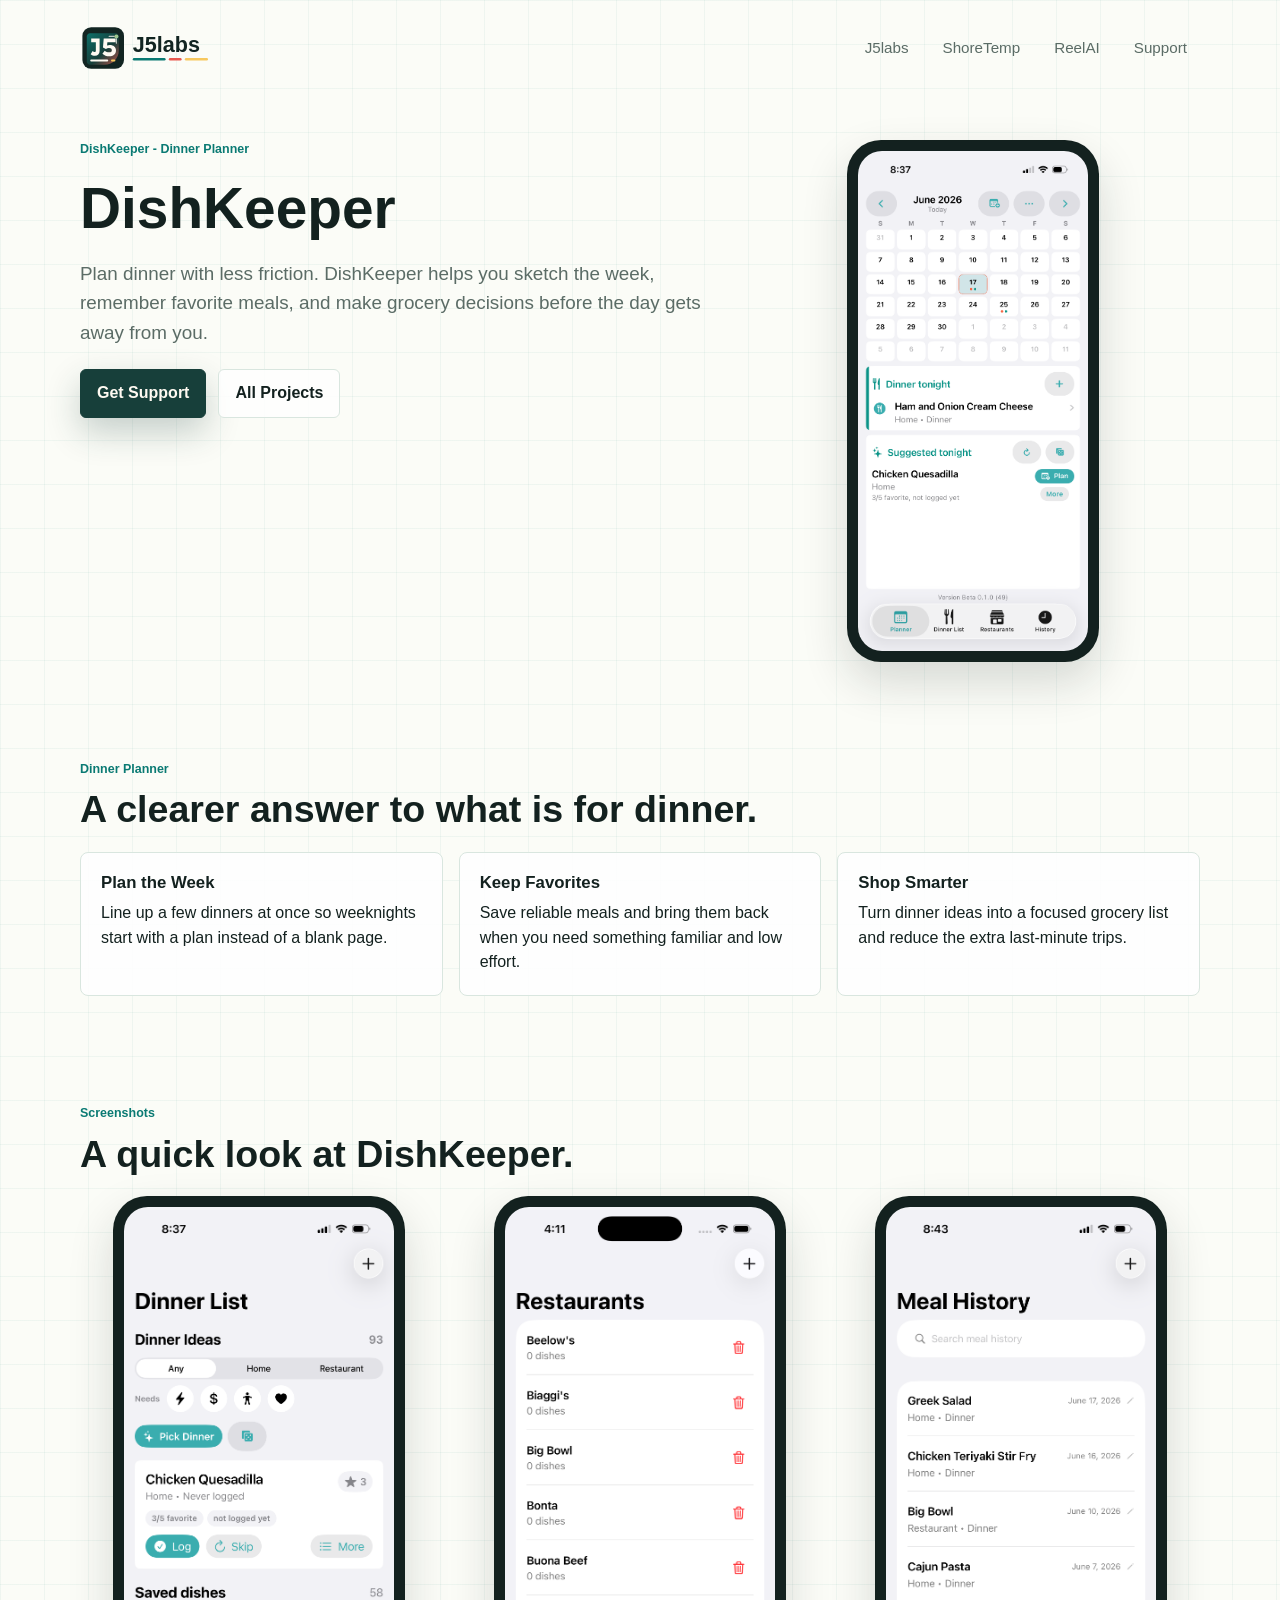
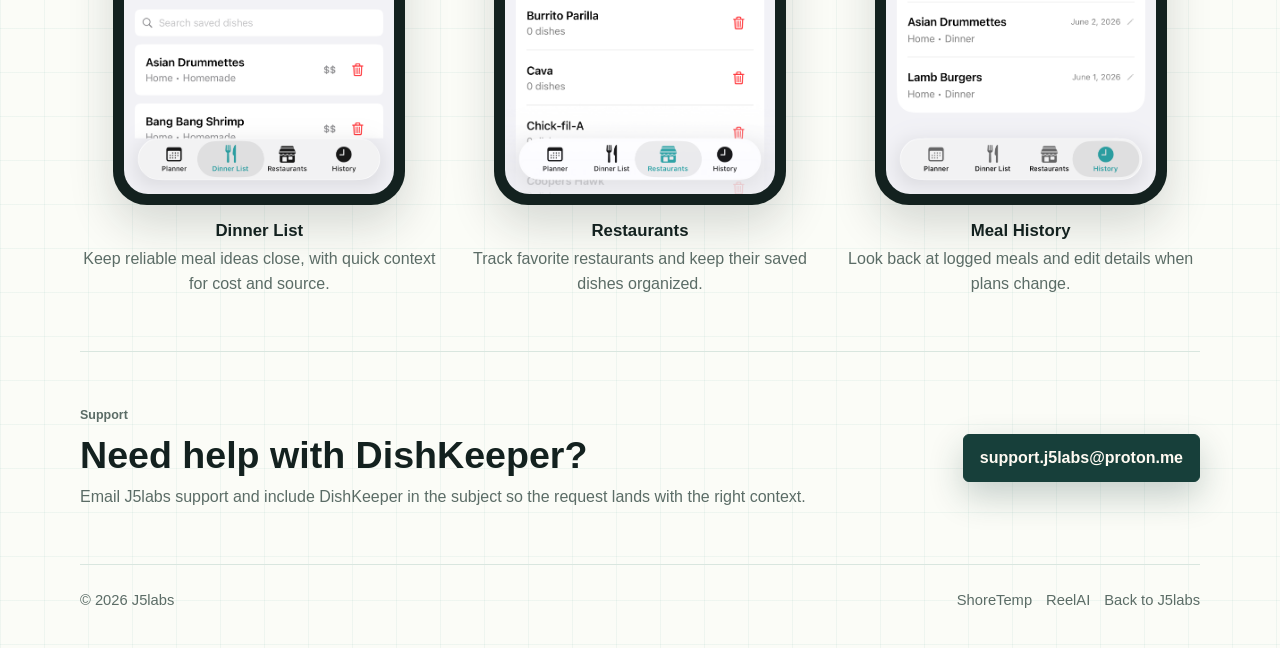
==== dishkeeper/index.html @ 49af0e1c "DishKeeper Screenshot updates again" ====
<!doctype html>
<html lang="en">
<head>
  <meta charset="utf-8">
  <meta name="viewport" content="width=device-width, initial-scale=1">
  <title>DishKeeper - Dinner Planner | J5labs</title>
  <meta name="description" content="DishKeeper - Dinner Planner helps plan calmer weeknight dinners and simple grocery decisions.">
  <link rel="icon" href="../assets/j5labs-mark.svg" type="image/svg+xml">
  <link rel="stylesheet" href="../styles.css?v=20260617-dishkeeper-rename">
</head>
<body>
  <header class="site-header">
    <a class="brand" href="../index.html" aria-label="J5labs home">
      <img src="../assets/j5labs-logo.svg" width="168" height="48" alt="J5labs">
    </a>
    <nav class="nav-links" aria-label="Primary navigation">
      <a href="../index.html">J5labs</a>
      <a href="../shoretemp/index.html">ShoreTemp</a>
      <a href="../reelai/index.html">ReelAI</a>
      <a href="#support">Support</a>
    </nav>
  </header>

  <main>
    <section class="hero product-hero meal-hero" aria-labelledby="dishkeeper-title">
      <div class="hero-content">
        <p class="eyebrow">DishKeeper - Dinner Planner</p>
        <h1 id="dishkeeper-title">DishKeeper</h1>
        <p class="lead">Plan dinner with less friction. DishKeeper helps you sketch the week, remember favorite meals, and make grocery decisions before the day gets away from you.</p>
        <div class="hero-actions">
          <a class="button primary" href="mailto:support.j5labs@proton.me?subject=DishKeeper%20Support">Get Support</a>
          <a class="button secondary" href="../index.html#projects">All Projects</a>
        </div>
      </div>

      <aside class="meal-hero-shot" aria-label="DishKeeper planner screenshot preview">
        <div class="screenshot-frame phone-frame">
          <img src="../assets/dishkeeper/home.png?v=20260617-screenshots-2" width="1206" height="2622" alt="DishKeeper planner screen with the June calendar, dinner tonight card, and suggested meal panel.">
        </div>
      </aside>
    </section>

    <section class="band" aria-labelledby="planner-title">
      <div class="section-heading">
        <p class="eyebrow">Dinner Planner</p>
        <h2 id="planner-title">A clearer answer to what is for dinner.</h2>
      </div>
      <div class="support-grid">
        <article class="support-item">
          <h3>Plan the Week</h3>
          <p>Line up a few dinners at once so weeknights start with a plan instead of a blank page.</p>
        </article>
        <article class="support-item">
          <h3>Keep Favorites</h3>
          <p>Save reliable meals and bring them back when you need something familiar and low effort.</p>
        </article>
        <article class="support-item">
          <h3>Shop Smarter</h3>
          <p>Turn dinner ideas into a focused grocery list and reduce the extra last-minute trips.</p>
        </article>
      </div>
    </section>

    <section class="band" aria-labelledby="screenshots-title">
      <div class="section-heading">
        <p class="eyebrow">Screenshots</p>
        <h2 id="screenshots-title">A quick look at DishKeeper.</h2>
      </div>
      <div class="screenshot-grid dishkeeper-screenshot-grid">
        <figure class="phone-shot">
          <div class="screenshot-frame phone-frame">
            <img src="../assets/dishkeeper/dinner-list.png?v=20260617-screenshots-2" width="1206" height="2622" alt="DishKeeper dinner list screen with dinner idea filters, a suggested dinner card, and saved dishes.">
          </div>
          <figcaption class="shot-caption">
            <h3>Dinner List</h3>
            <p>Keep reliable meal ideas close, with quick context for cost and source.</p>
          </figcaption>
        </figure>

        <figure class="phone-shot">
          <div class="screenshot-frame phone-frame">
            <img src="../assets/dishkeeper/restaurants.png?v=20260617-screenshots-2" width="1206" height="2622" alt="DishKeeper restaurants screen showing saved restaurants and dish counts.">
          </div>
          <figcaption class="shot-caption">
            <h3>Restaurants</h3>
            <p>Track favorite restaurants and keep their saved dishes organized.</p>
          </figcaption>
        </figure>

        <figure class="phone-shot">
          <div class="screenshot-frame phone-frame">
            <img src="../assets/dishkeeper/meal-history.png?v=20260617-history-update" width="1206" height="2622" alt="DishKeeper meal history screen with search and logged meals organized by date.">
          </div>
          <figcaption class="shot-caption">
            <h3>Meal History</h3>
            <p>Look back at logged meals and edit details when plans change.</p>
          </figcaption>
        </figure>
      </div>
    </section>

    <section class="band contact-band" id="support" aria-labelledby="dishkeeper-support-title">
      <div>
        <p class="eyebrow">Support</p>
        <h2 id="dishkeeper-support-title">Need help with DishKeeper?</h2>
        <p>Email J5labs support and include DishKeeper in the subject so the request lands with the right context.</p>
      </div>
      <div class="contact-actions">
        <a class="button primary" href="mailto:support.j5labs@proton.me?subject=DishKeeper%20Support">support.j5labs@proton.me</a>
      </div>
    </section>
  </main>

  <footer class="site-footer">
    <span>&copy; 2026 J5labs</span>
    <span class="footer-links">
      <a href="../shoretemp/index.html">ShoreTemp</a>
      <a href="../reelai/index.html">ReelAI</a>
      <a href="../index.html">Back to J5labs</a>
    </span>
  </footer>
</body>
</html>
---- styles.css ----
:root {
  color-scheme: light;
  --ink: #13211f;
  --muted: #5b6c66;
  --paper: #fbfcf7;
  --surface: #ffffff;
  --surface-soft: #eef7f3;
  --line: #d9e6df;
  --teal: #0a7a73;
  --teal-dark: #173f3a;
  --mint: #53c6b8;
  --coral: #e9594f;
  --gold: #f2b84b;
  --shadow: 0 22px 60px rgba(19, 33, 31, 0.12);
}

* {
  box-sizing: border-box;
}

html {
  scroll-behavior: smooth;
}

body {
  margin: 0;
  min-height: 100vh;
  color: var(--ink);
  background:
    linear-gradient(rgba(10, 122, 115, 0.05) 1px, transparent 1px),
    linear-gradient(90deg, rgba(10, 122, 115, 0.05) 1px, transparent 1px),
    var(--paper);
  background-size: 44px 44px, 44px 44px, auto;
  font: 16px/1.55 Inter, Avenir Next, Segoe UI, Roboto, Helvetica, Arial, sans-serif;
  letter-spacing: 0;
}

img,
svg {
  display: block;
  max-width: 100%;
}

a {
  color: inherit;
  text-decoration: none;
}

p,
h1,
h2,
h3 {
  margin: 0;
}

.site-header,
.hero,
.band,
.site-footer,
.policy-wrap {
  width: min(1120px, calc(100% - 40px));
  margin: 0 auto;
}

.site-header {
  display: flex;
  align-items: center;
  justify-content: space-between;
  gap: 24px;
  padding: 24px 0 18px;
}

.brand {
  display: inline-flex;
  align-items: center;
  gap: 12px;
}

.brand img {
  width: 168px;
  height: auto;
}

.nav-links {
  display: flex;
  align-items: center;
  gap: 8px;
  color: var(--muted);
  font-size: 0.95rem;
}

.nav-links a {
  border: 1px solid transparent;
  border-radius: 6px;
  padding: 9px 12px;
}

.nav-links a:hover,
.nav-links a:focus-visible {
  border-color: var(--line);
  color: var(--ink);
  background: rgba(255, 255, 255, 0.8);
  outline: none;
}

.hero {
  display: grid;
  grid-template-columns: minmax(0, 1.04fr) minmax(320px, 0.96fr);
  gap: 44px;
  align-items: center;
  padding: 76px 0 60px;
}

.hero-content {
  display: grid;
  gap: 22px;
}

.eyebrow {
  color: var(--teal);
  font-weight: 800;
  font-size: 0.78rem;
}

h1 {
  max-width: 780px;
  font-size: 4.25rem;
  line-height: 0.98;
  font-weight: 850;
}

h2 {
  max-width: 720px;
  font-size: 2.35rem;
  line-height: 1.08;
}

h3 {
  font-size: 1.5rem;
  line-height: 1.18;
}

.lead {
  max-width: 650px;
  color: var(--muted);
  font-size: 1.18rem;
}

.hero-actions,
.contact-actions {
  display: flex;
  flex-wrap: wrap;
  gap: 12px;
  align-items: center;
}

.button {
  display: inline-flex;
  align-items: center;
  justify-content: center;
  min-height: 44px;
  border-radius: 6px;
  border: 1px solid var(--line);
  padding: 11px 16px;
  font-weight: 750;
  transition: transform 160ms ease, box-shadow 160ms ease, background 160ms ease;
}

.button:hover,
.button:focus-visible {
  transform: translateY(-2px);
  outline: none;
}

.button.primary {
  color: #fffaf2;
  border-color: var(--teal-dark);
  background: var(--teal-dark);
  box-shadow: 0 14px 34px rgba(23, 63, 58, 0.24);
}

.store-button {
  gap: 11px;
  min-height: 62px;
  border-color: #101818;
  padding: 11px 20px 11px 13px;
  background:
    linear-gradient(135deg, #101818 0%, #173f3a 48%, #0a7a73 100%);
  box-shadow: 0 18px 40px rgba(10, 122, 115, 0.28);
}

.store-button:hover,
.store-button:focus-visible {
  box-shadow: 0 22px 46px rgba(10, 122, 115, 0.34);
}

.button-icon {
  flex: 0 0 auto;
  width: 38px;
  height: 38px;
}

.store-copy {
  display: grid;
  gap: 1px;
  text-align: left;
  line-height: 1;
}

.store-kicker {
  font-size: 0.74rem;
  font-weight: 750;
  opacity: 0.86;
}

.store-label {
  font-size: 1.18rem;
  font-weight: 850;
}

.shore-actions {
  display: grid;
  justify-items: start;
  gap: 14px;
}

.secondary-actions {
  display: flex;
  flex-wrap: wrap;
  gap: 12px;
}

.button.secondary {
  background: rgba(255, 255, 255, 0.82);
}

.button.secondary:hover,
.button.secondary:focus-visible {
  background: #ffffff;
  box-shadow: 0 12px 30px rgba(19, 33, 31, 0.1);
}

.signal-board,
.water-board {
  position: relative;
  overflow: hidden;
  border: 1px solid rgba(19, 33, 31, 0.12);
  border-radius: 8px;
  background:
    linear-gradient(135deg, rgba(255, 255, 255, 0.92), rgba(238, 247, 243, 0.88)),
    var(--surface);
  box-shadow: var(--shadow);
}

.signal-board::before,
.water-board::before {
  content: "";
  position: absolute;
  inset: 0;
  pointer-events: none;
  background:
    linear-gradient(90deg, rgba(10, 122, 115, 0.09) 1px, transparent 1px),
    linear-gradient(rgba(10, 122, 115, 0.08) 1px, transparent 1px);
  background-size: 28px 28px;
  -webkit-mask-image: linear-gradient(to bottom, #000, transparent 82%);
  mask-image: linear-gradient(to bottom, #000, transparent 82%);
}

.board-inner {
  position: relative;
  display: grid;
  gap: 22px;
  padding: 24px;
}

.board-header,
.temp-header {
  display: flex;
  align-items: center;
  justify-content: space-between;
  gap: 14px;
  color: var(--muted);
  font-size: 0.92rem;
  font-weight: 750;
}

.status-dot {
  width: 11px;
  height: 11px;
  border-radius: 999px;
  background: var(--mint);
  box-shadow: 0 0 0 6px rgba(83, 198, 184, 0.18);
}

.monogram-strip {
  display: grid;
  grid-template-columns: repeat(5, 1fr);
  gap: 8px;
}

.monogram-strip span {
  display: block;
  height: 54px;
  border: 1px solid rgba(19, 33, 31, 0.12);
  border-radius: 6px;
  background: #ffffff;
}

.monogram-strip span:nth-child(1) {
  background: var(--teal-dark);
}

.monogram-strip span:nth-child(2) {
  background: var(--teal);
}

.monogram-strip span:nth-child(3) {
  background: var(--gold);
}

.monogram-strip span:nth-child(4) {
  background: var(--coral);
}

.monogram-strip span:nth-child(5) {
  background: var(--surface-soft);
}

.signal-grid {
  display: grid;
  grid-template-columns: repeat(3, 1fr);
  border: 1px solid var(--line);
  border-radius: 8px;
  overflow: hidden;
  background: rgba(255, 255, 255, 0.72);
}

.signal-grid div {
  display: grid;
  gap: 3px;
  padding: 18px;
  border-right: 1px solid var(--line);
}

.signal-grid div:last-child {
  border-right: 0;
}

.signal-grid strong {
  font-size: 1.8rem;
  line-height: 1;
}

.signal-grid span,
.signal-list,
.project-card p,
.contact-band p,
.policy-wrap p,
.policy-wrap li {
  color: var(--muted);
}

.signal-list {
  display: grid;
  gap: 10px;
  margin: 0;
  padding: 0;
  list-style: none;
}

.signal-list li {
  display: flex;
  align-items: center;
  gap: 10px;
}

.signal-list li::before {
  content: "";
  width: 9px;
  height: 9px;
  border-radius: 999px;
  background: var(--coral);
}

.band {
  padding: 54px 0;
}

.section-heading {
  display: grid;
  gap: 10px;
  margin-bottom: 22px;
}

.project-card {
  display: grid;
  grid-template-columns: minmax(0, 1fr) auto;
  gap: 24px;
  align-items: center;
  border: 1px solid var(--line);
  border-radius: 8px;
  background: rgba(255, 255, 255, 0.86);
  padding: 26px;
  box-shadow: 0 18px 42px rgba(19, 33, 31, 0.08);
}

.project-list {
  display: grid;
  gap: 16px;
}

.project-card > div {
  display: grid;
  gap: 12px;
}

.kicker {
  color: var(--coral);
  font-weight: 800;
}

.tag-row {
  display: flex;
  flex-wrap: wrap;
  gap: 8px;
}

.tag-row span {
  border: 1px solid var(--line);
  border-radius: 6px;
  background: var(--surface-soft);
  color: var(--teal-dark);
  padding: 6px 10px;
  font-size: 0.86rem;
  font-weight: 700;
}

.arrow-link {
  display: inline-flex;
  align-items: center;
  justify-content: center;
  width: 48px;
  height: 48px;
  border-radius: 6px;
  border: 1px solid var(--line);
  background: var(--teal-dark);
  color: #fffaf2;
  font-size: 1.35rem;
  font-weight: 800;
}

.arrow-link:hover,
.arrow-link:focus-visible {
  background: var(--teal);
  outline: none;
}

.contact-band {
  border-top: 1px solid var(--line);
  display: grid;
  grid-template-columns: minmax(0, 1fr) auto;
  gap: 28px;
  align-items: center;
}

.contact-band div {
  display: grid;
  gap: 10px;
}

.site-footer {
  border-top: 1px solid var(--line);
  display: flex;
  justify-content: space-between;
  gap: 16px;
  padding: 24px 0 36px;
  color: var(--muted);
  font-size: 0.92rem;
}

.footer-links {
  display: flex;
  flex-wrap: wrap;
  gap: 14px;
}

.product-hero h1 {
  font-size: 3.55rem;
}

.water-board {
  background:
    linear-gradient(180deg, rgba(255, 255, 255, 0.94), rgba(232, 247, 248, 0.9)),
    var(--surface);
}

.temp-stack {
  display: grid;
  gap: 14px;
}

.temp-row {
  display: grid;
  grid-template-columns: 1fr auto;
  gap: 20px;
  align-items: center;
  border-bottom: 1px solid var(--line);
  padding: 14px 0;
}

.temp-row:last-child {
  border-bottom: 0;
}

.temp-row strong {
  font-size: 2.1rem;
}

.temp-row span,
.temp-header span {
  color: var(--muted);
}

.screenshot-grid {
  display: grid;
  grid-template-columns: repeat(3, minmax(0, 1fr));
  gap: 22px;
  align-items: start;
}

.dishkeeper-screenshot-grid {
  grid-template-columns: repeat(auto-fit, minmax(230px, 1fr));
}

.watch-grid {
  display: grid;
  grid-template-columns: repeat(2, minmax(0, 360px));
  justify-content: center;
  gap: 22px;
  margin-top: 34px;
}

.phone-shot,
.watch-shot {
  display: grid;
  gap: 16px;
  margin: 0;
}

.screenshot-frame {
  margin: 0 auto;
  border: 1px solid rgba(19, 33, 31, 0.18);
  background: #13211f;
  box-shadow: 0 20px 46px rgba(19, 33, 31, 0.16);
}

.phone-frame {
  width: min(100%, 292px);
  border-radius: 34px;
  padding: 10px;
}

.watch-frame {
  width: min(100%, 328px);
  border-radius: 28px;
  padding: 8px;
}

.screenshot-frame img {
  width: 100%;
  height: auto;
  border-radius: 24px;
  background: var(--surface-soft);
}

.shot-caption {
  display: grid;
  gap: 6px;
  text-align: center;
}

.shot-caption h3 {
  font-size: 1.05rem;
}

.shot-caption p {
  color: var(--muted);
}

.support-grid {
  display: grid;
  grid-template-columns: repeat(3, 1fr);
  gap: 16px;
}

.support-item {
  border: 1px solid var(--line);
  border-radius: 8px;
  background: rgba(255, 255, 255, 0.86);
  padding: 20px;
}

.support-item h3 {
  font-size: 1.05rem;
  margin-bottom: 8px;
}

.policy-wrap {
  display: grid;
  gap: 26px;
  max-width: 800px;
  padding: 54px 0 70px;
}

.policy-card {
  border: 1px solid var(--line);
  border-radius: 8px;
  background: rgba(255, 255, 255, 0.9);
  padding: 30px;
  box-shadow: 0 18px 42px rgba(19, 33, 31, 0.08);
}

.policy-card h1 {
  font-size: 2.65rem;
  line-height: 1.05;
  margin-bottom: 14px;
}

.policy-card h2 {
  font-size: 1.25rem;
  margin-top: 26px;
  margin-bottom: 8px;
}

.policy-card p + p {
  margin-top: 14px;
}

.policy-card a {
  color: var(--teal-dark);
  font-weight: 750;
  text-decoration: underline;
  text-decoration-thickness: 1px;
  text-underline-offset: 3px;
}

.page-actions {
  margin-top: 22px;
}

.info-list {
  display: grid;
  gap: 12px;
  list-style: none;
  margin: 14px 0 0;
  padding: 0;
}

.info-list li {
  border-left: 4px solid var(--line);
  color: var(--muted);
  padding-left: 14px;
}

.info-list strong {
  color: var(--ink);
  display: block;
  margin-bottom: 3px;
}

.meal-hero h1 {
  max-width: 620px;
}

.meal-hero {
  grid-template-columns: minmax(0, 1fr) minmax(250px, 0.72fr);
  gap: 36px;
  align-items: start;
  padding-top: 50px;
  padding-bottom: 44px;
}

.meal-hero-shot {
  display: flex;
  align-self: center;
  justify-content: center;
  min-width: 0;
}

.meal-hero-shot .phone-frame {
  width: min(100%, 252px);
}

.reel-hero {
  grid-template-columns: minmax(320px, 0.82fr) minmax(0, 1.18fr);
}

.reel-hero-preview {
  min-width: 0;
}

.desktop-shot-grid {
  display: grid;
  grid-template-columns: repeat(2, minmax(0, 1fr));
  gap: 22px;
  align-items: start;
}

.desktop-shot {
  display: grid;
  gap: 16px;
  margin: 0;
}

.desktop-frame {
  overflow: hidden;
  border: 1px solid rgba(19, 33, 31, 0.16);
  border-radius: 8px;
  background: #eaf2fb;
  box-shadow: 0 20px 46px rgba(19, 33, 31, 0.16);
}

.desktop-frame img {
  width: 100%;
  height: auto;
  border-radius: 7px;
  background: #ffffff;
}

.desktop-shot .desktop-frame {
  aspect-ratio: 16 / 9;
}

.desktop-shot .desktop-frame img {
  height: 100%;
  object-fit: cover;
  object-position: top center;
}

.reel-preview-frame {
  box-shadow: 0 28px 64px rgba(19, 33, 31, 0.18);
}

@media (max-width: 820px) {
  .site-header {
    align-items: flex-start;
    flex-direction: column;
  }

  .nav-links {
    width: 100%;
    overflow-x: auto;
    padding-bottom: 4px;
  }

  .hero {
    grid-template-columns: 1fr;
    padding-top: 46px;
  }

  h1,
  .product-hero h1 {
    font-size: 3rem;
  }

  h2 {
    font-size: 2rem;
  }

  .contact-band,
  .meal-hero,
  .project-card,
  .screenshot-grid,
  .desktop-shot-grid,
  .watch-grid,
  .support-grid,
  .reel-hero {
    grid-template-columns: 1fr;
  }

  .arrow-link {
    width: 100%;
  }

  .phone-frame {
    width: min(100%, 310px);
  }

  .watch-frame {
    width: min(100%, 328px);
  }
}

@media (max-width: 560px) {
  .site-header,
  .hero,
  .band,
  .site-footer,
  .policy-wrap {
    width: min(100% - 28px, 1120px);
  }

  .brand img {
    width: 148px;
  }

  h1,
  .product-hero h1 {
    font-size: 2.45rem;
  }

  .lead {
    font-size: 1.05rem;
  }

  .signal-grid {
    grid-template-columns: 1fr;
  }

  .signal-grid div {
    border-right: 0;
    border-bottom: 1px solid var(--line);
  }

  .signal-grid div:last-child {
    border-bottom: 0;
  }

  .site-footer {
    flex-direction: column;
  }
}
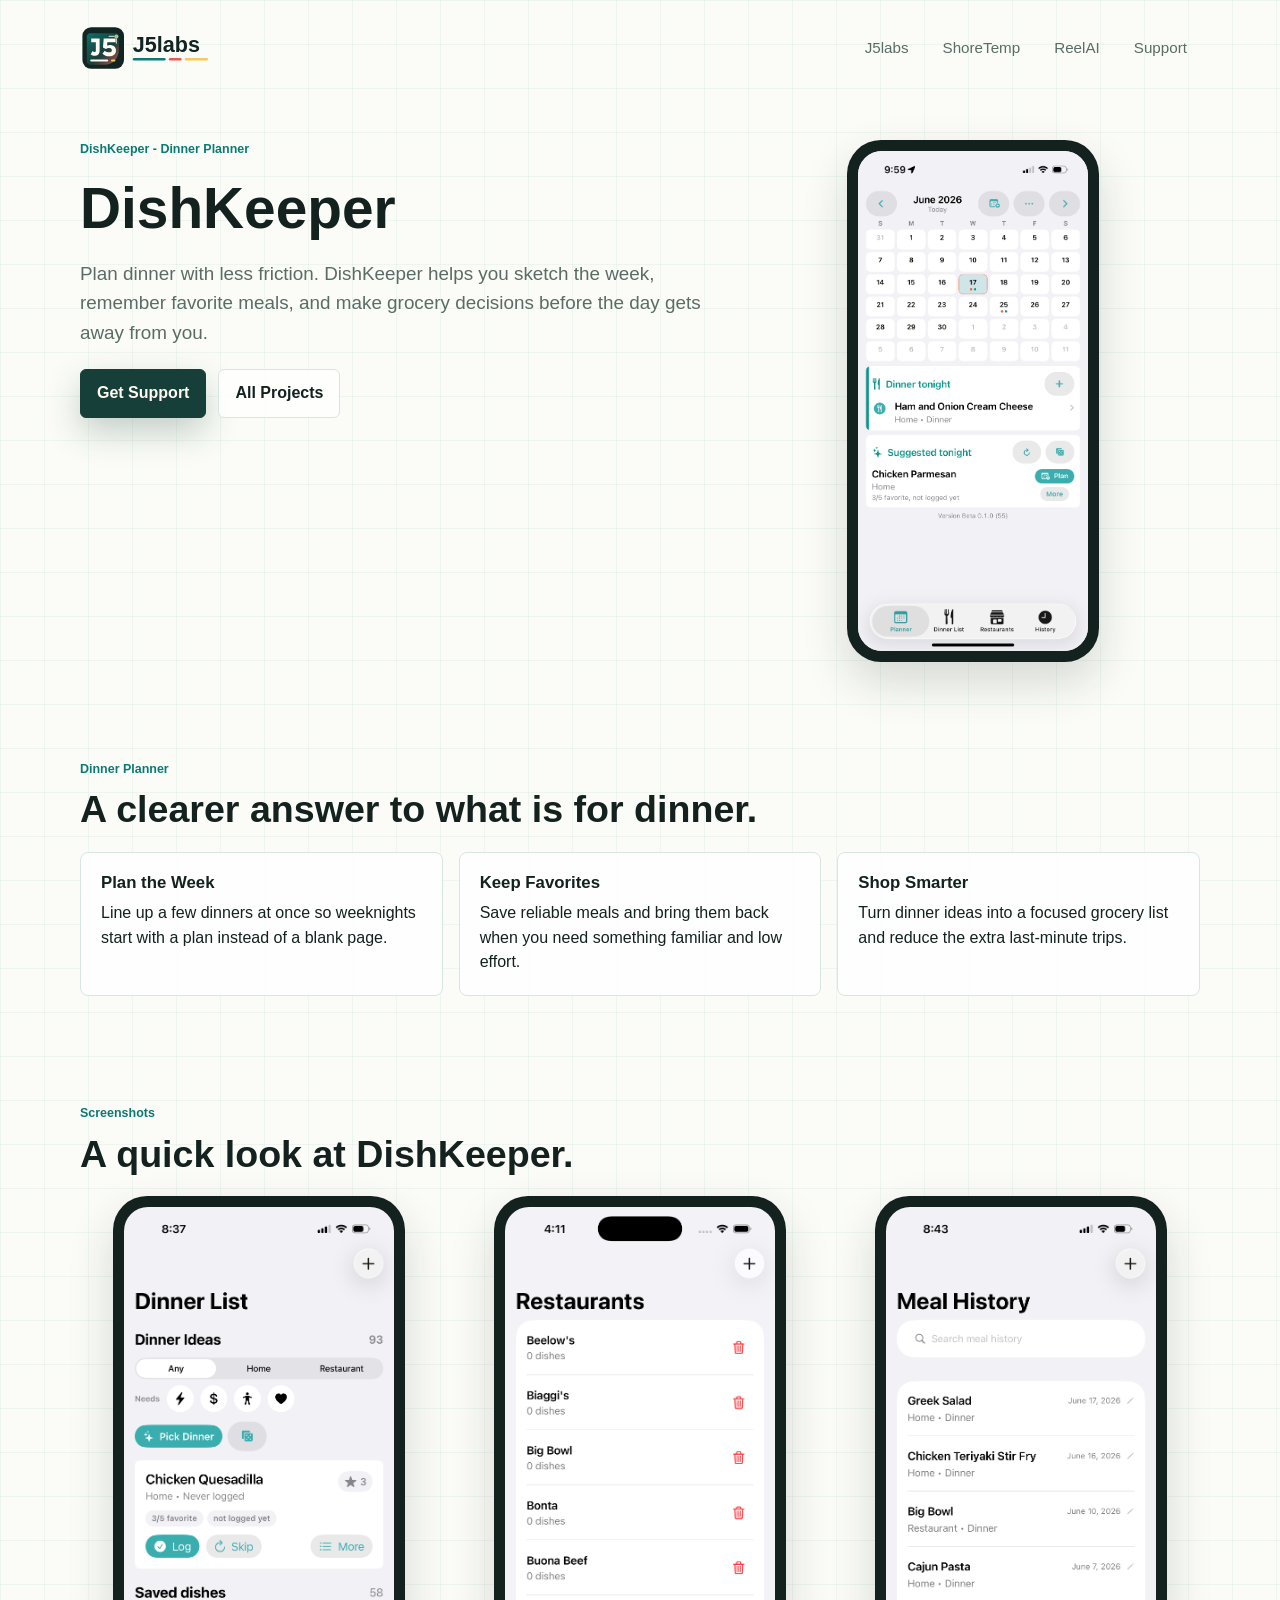
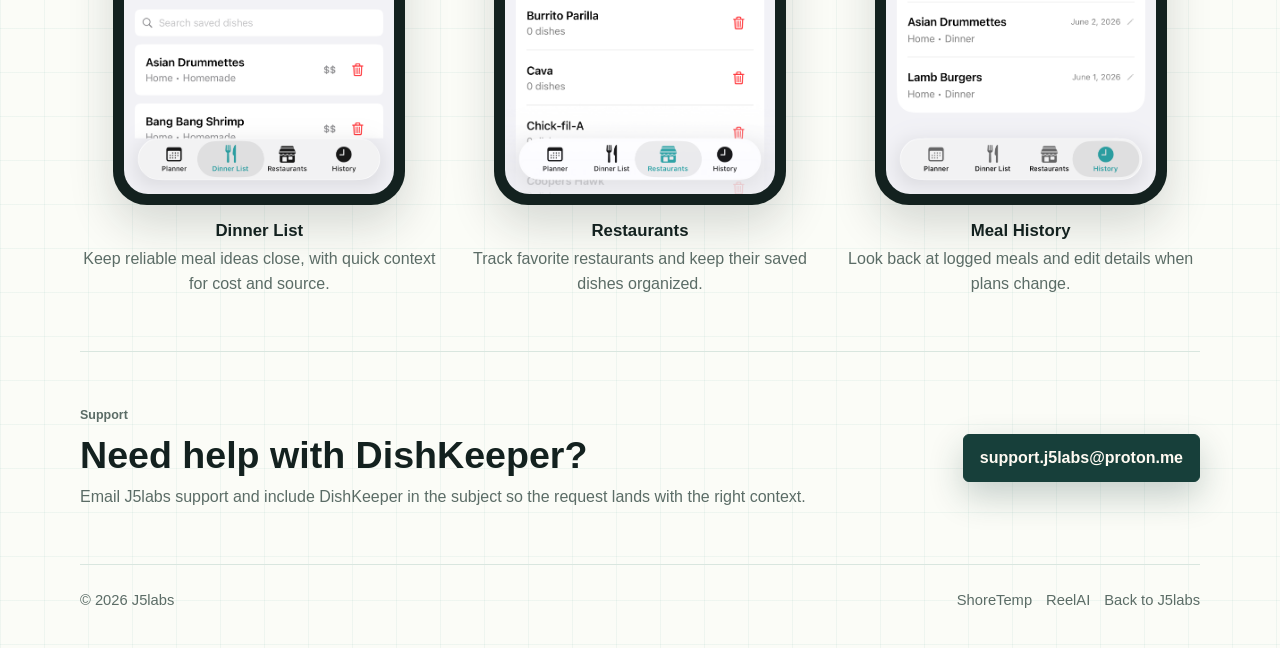
==== commit 0c413032: "dishkeeper hero image" ====
--- a/dishkeeper/index.html
+++ b/dishkeeper/index.html
@@ -35,7 +35,7 @@
 
       <aside class="meal-hero-shot" aria-label="DishKeeper planner screenshot preview">
         <div class="screenshot-frame phone-frame">
-          <img src="../assets/dishkeeper/home.png?v=20260617-screenshots-2" width="1206" height="2622" alt="DishKeeper planner screen with the June calendar, dinner tonight card, and suggested meal panel.">
+          <img src="../assets/dishkeeper/home.png?v=20260617-main-standard" width="1206" height="2622" alt="DishKeeper planner screen with the June calendar, dinner tonight card, and suggested meal panel.">
         </div>
       </aside>
     </section>
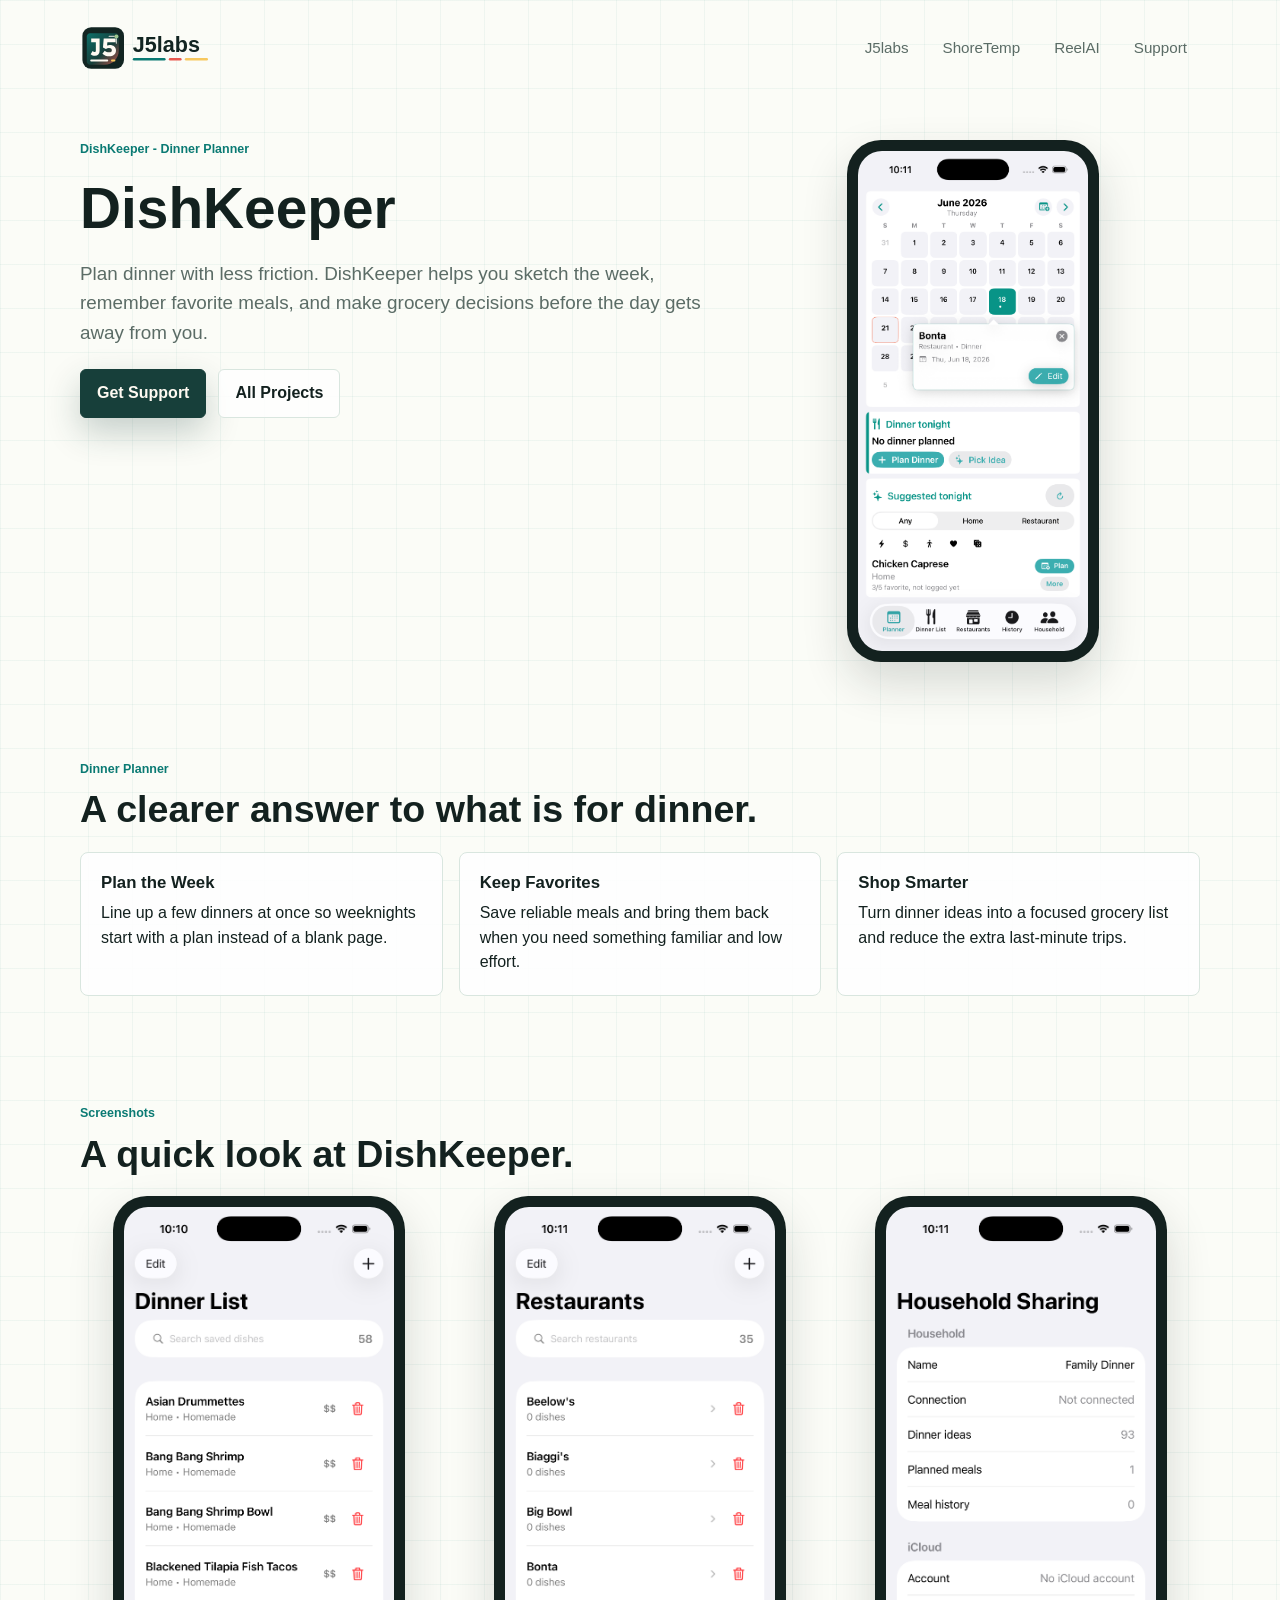
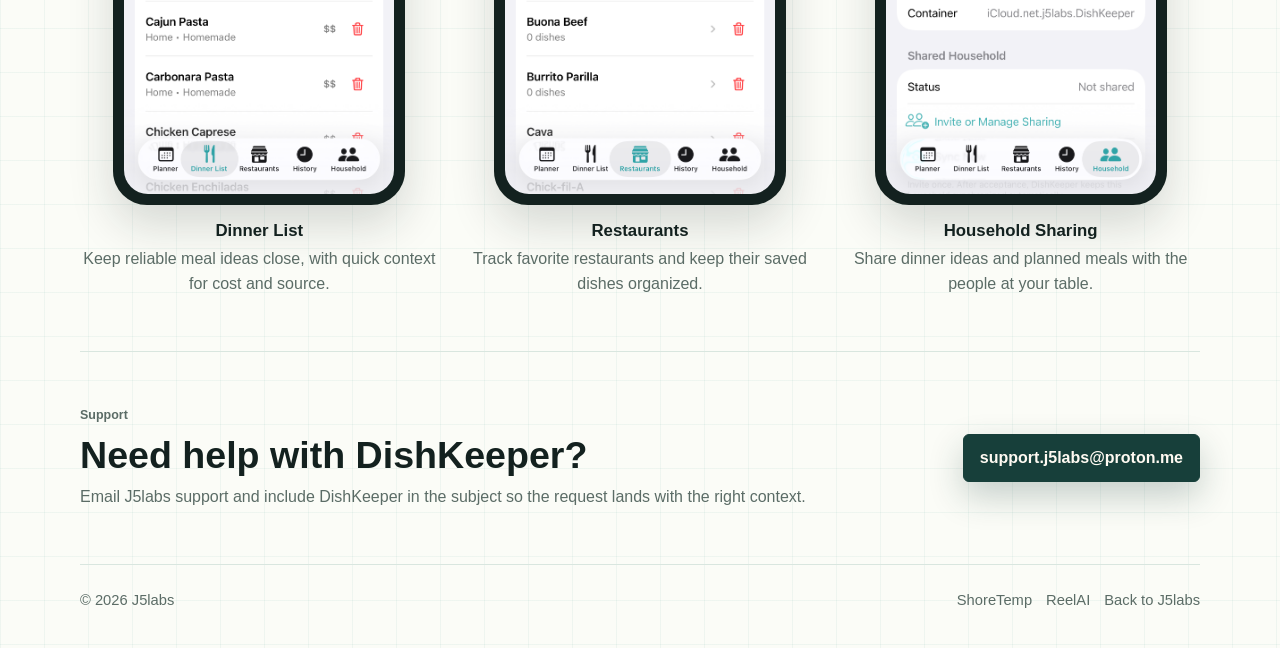
==== commit 3a88633e: "up to revision 87 screenshots for DiskKeeper" ====
--- a/dishkeeper/index.html
+++ b/dishkeeper/index.html
@@ -6,7 +6,7 @@
   <title>DishKeeper - Dinner Planner | J5labs</title>
   <meta name="description" content="DishKeeper - Dinner Planner helps plan calmer weeknight dinners and simple grocery decisions.">
   <link rel="icon" href="../assets/j5labs-mark.svg" type="image/svg+xml">
-  <link rel="stylesheet" href="../styles.css?v=20260617-dishkeeper-rename">
+  <link rel="stylesheet" href="../styles.css?v=20260621-dishkeeper-screenshots">
 </head>
 <body>
   <header class="site-header">
@@ -35,7 +35,7 @@
 
       <aside class="meal-hero-shot" aria-label="DishKeeper planner screenshot preview">
         <div class="screenshot-frame phone-frame">
-          <img src="../assets/dishkeeper/home.png?v=20260617-main-standard" width="1206" height="2622" alt="DishKeeper planner screen with the June calendar, dinner tonight card, and suggested meal panel.">
+          <img src="../assets/dishkeeper/home.png?v=20260621-planner" width="1206" height="2622" alt="DishKeeper planner screen with the June calendar, dinner tonight card, and suggested meal panel.">
         </div>
       </aside>
     </section>
@@ -69,7 +69,7 @@
       <div class="screenshot-grid dishkeeper-screenshot-grid">
         <figure class="phone-shot">
           <div class="screenshot-frame phone-frame">
-            <img src="../assets/dishkeeper/dinner-list.png?v=20260617-screenshots-2" width="1206" height="2622" alt="DishKeeper dinner list screen with dinner idea filters, a suggested dinner card, and saved dishes.">
+            <img src="../assets/dishkeeper/dinner-list.png?v=20260621-dinner-list" width="1206" height="2622" alt="DishKeeper dinner list screen with search, saved dishes, and dinner list navigation.">
           </div>
           <figcaption class="shot-caption">
             <h3>Dinner List</h3>
@@ -79,7 +79,7 @@
 
         <figure class="phone-shot">
           <div class="screenshot-frame phone-frame">
-            <img src="../assets/dishkeeper/restaurants.png?v=20260617-screenshots-2" width="1206" height="2622" alt="DishKeeper restaurants screen showing saved restaurants and dish counts.">
+            <img src="../assets/dishkeeper/restaurants.png?v=20260621-restaurants" width="1206" height="2622" alt="DishKeeper restaurants screen showing saved restaurants and dish counts.">
           </div>
           <figcaption class="shot-caption">
             <h3>Restaurants</h3>
@@ -89,11 +89,11 @@
 
         <figure class="phone-shot">
           <div class="screenshot-frame phone-frame">
-            <img src="../assets/dishkeeper/meal-history.png?v=20260617-history-update" width="1206" height="2622" alt="DishKeeper meal history screen with search and logged meals organized by date.">
+            <img src="../assets/dishkeeper/household.png?v=20260621-household" width="1206" height="2622" alt="DishKeeper household sharing screen showing household details, iCloud status, and sharing controls.">
           </div>
           <figcaption class="shot-caption">
-            <h3>Meal History</h3>
-            <p>Look back at logged meals and edit details when plans change.</p>
+            <h3>Household Sharing</h3>
+            <p>Share dinner ideas and planned meals with the people at your table.</p>
           </figcaption>
         </figure>
       </div>
--- a/styles.css
+++ b/styles.css
@@ -737,6 +737,11 @@
   object-position: top center;
 }
 
+.desktop-shot .ratings-preview-frame img {
+  background: #eaf2fb;
+  object-fit: contain;
+}
+
 .reel-preview-frame {
   box-shadow: 0 28px 64px rgba(19, 33, 31, 0.18);
 }
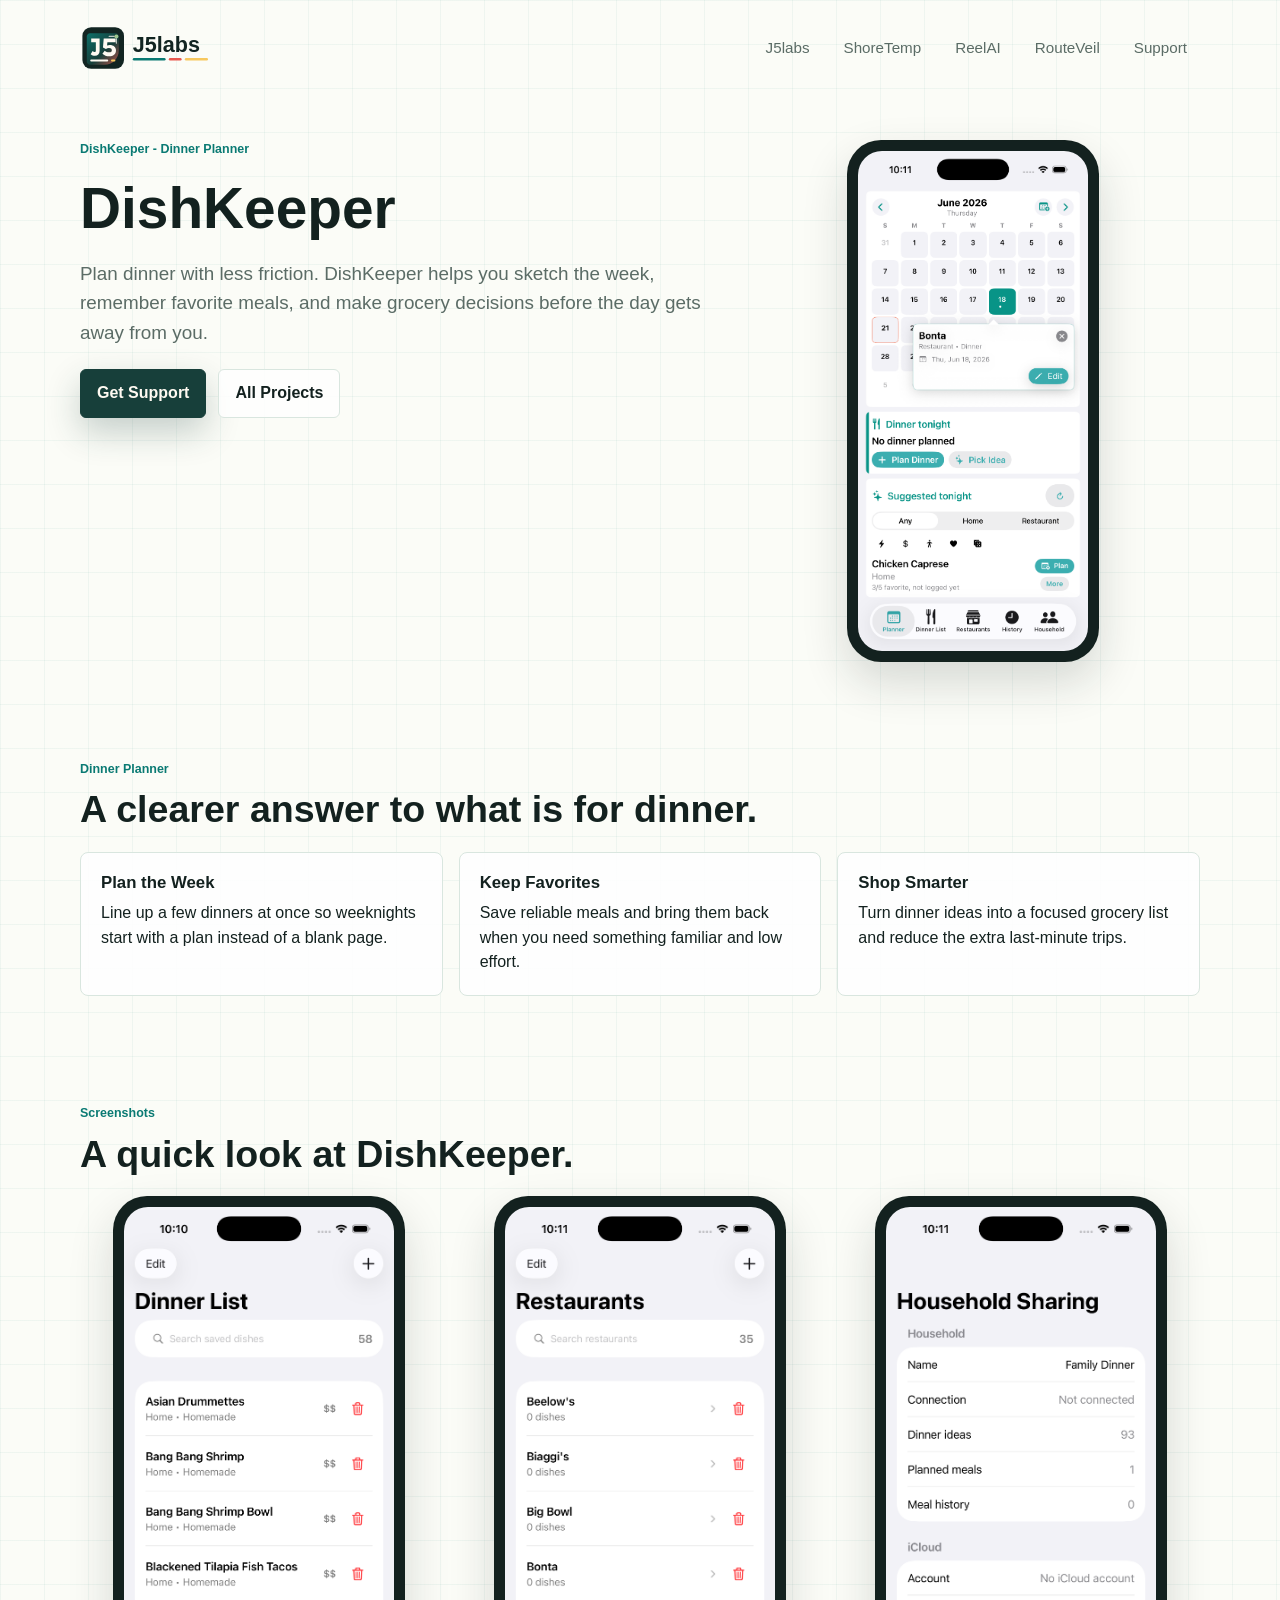
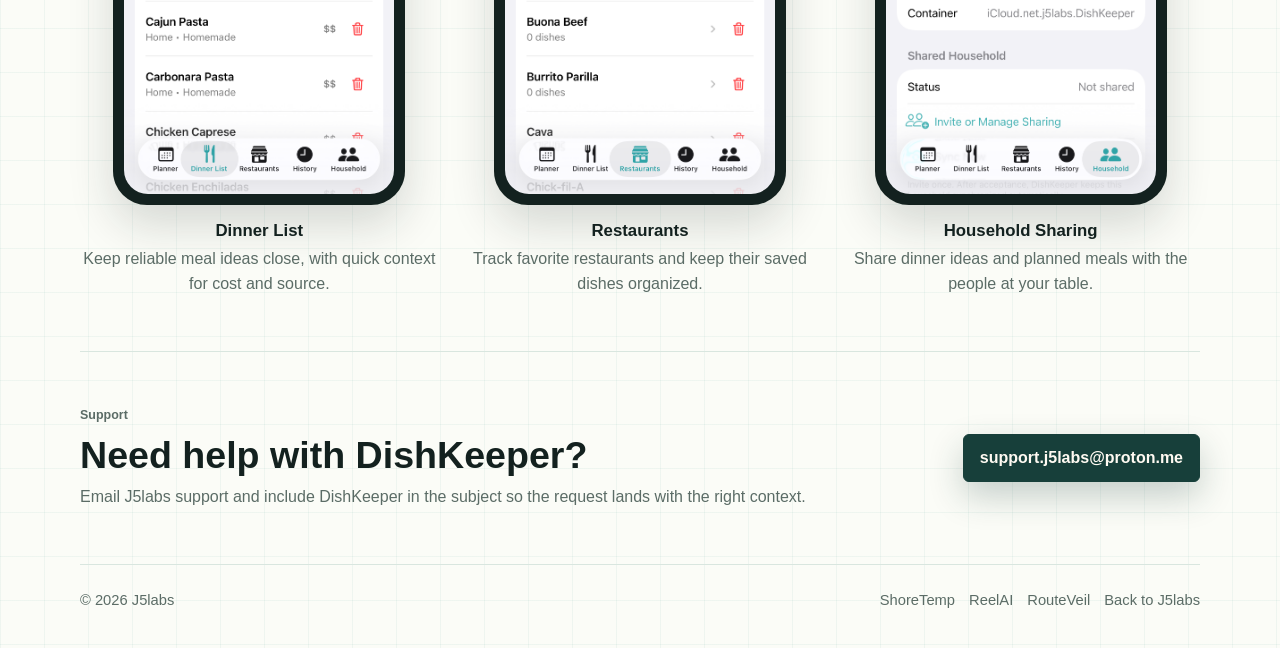
==== commit 2d86568e: "Added RouteVeil" ====
--- a/dishkeeper/index.html
+++ b/dishkeeper/index.html
@@ -6,7 +6,7 @@
   <title>DishKeeper - Dinner Planner | J5labs</title>
   <meta name="description" content="DishKeeper - Dinner Planner helps plan calmer weeknight dinners and simple grocery decisions.">
   <link rel="icon" href="../assets/j5labs-mark.svg" type="image/svg+xml">
-  <link rel="stylesheet" href="../styles.css?v=20260621-dishkeeper-screenshots">
+  <link rel="stylesheet" href="../styles.css?v=20260627-routeveil">
 </head>
 <body>
   <header class="site-header">
@@ -17,6 +17,7 @@
       <a href="../index.html">J5labs</a>
       <a href="../shoretemp/index.html">ShoreTemp</a>
       <a href="../reelai/index.html">ReelAI</a>
+      <a href="../routeveil/index.html">RouteVeil</a>
       <a href="#support">Support</a>
     </nav>
   </header>
@@ -116,6 +117,7 @@
     <span class="footer-links">
       <a href="../shoretemp/index.html">ShoreTemp</a>
       <a href="../reelai/index.html">ReelAI</a>
+      <a href="../routeveil/index.html">RouteVeil</a>
       <a href="../index.html">Back to J5labs</a>
     </span>
   </footer>
--- a/styles.css
+++ b/styles.css
@@ -536,6 +536,7 @@
   display: grid;
   grid-template-columns: repeat(2, minmax(0, 360px));
   justify-content: center;
+  align-items: start;
   gap: 22px;
   margin-top: 34px;
 }
@@ -551,6 +552,7 @@
   margin: 0 auto;
   border: 1px solid rgba(19, 33, 31, 0.18);
   background: #13211f;
+  line-height: 0;
   box-shadow: 0 20px 46px rgba(19, 33, 31, 0.16);
 }
 
@@ -567,6 +569,7 @@
 }
 
 .screenshot-frame img {
+  display: block;
   width: 100%;
   height: auto;
   border-radius: 24px;
@@ -691,6 +694,25 @@
   width: min(100%, 252px);
 }
 
+.route-hero {
+  grid-template-columns: minmax(0, 1fr) minmax(250px, 0.72fr);
+  gap: 36px;
+  align-items: start;
+  padding-top: 50px;
+  padding-bottom: 44px;
+}
+
+.route-hero-shot {
+  display: flex;
+  align-self: center;
+  justify-content: center;
+  min-width: 0;
+}
+
+.route-hero-shot .phone-frame {
+  width: min(100%, 262px);
+}
+
 .reel-hero {
   grid-template-columns: minmax(320px, 0.82fr) minmax(0, 1.18fr);
 }
@@ -774,6 +796,7 @@
 
   .contact-band,
   .meal-hero,
+  .route-hero,
   .project-card,
   .screenshot-grid,
   .desktop-shot-grid,
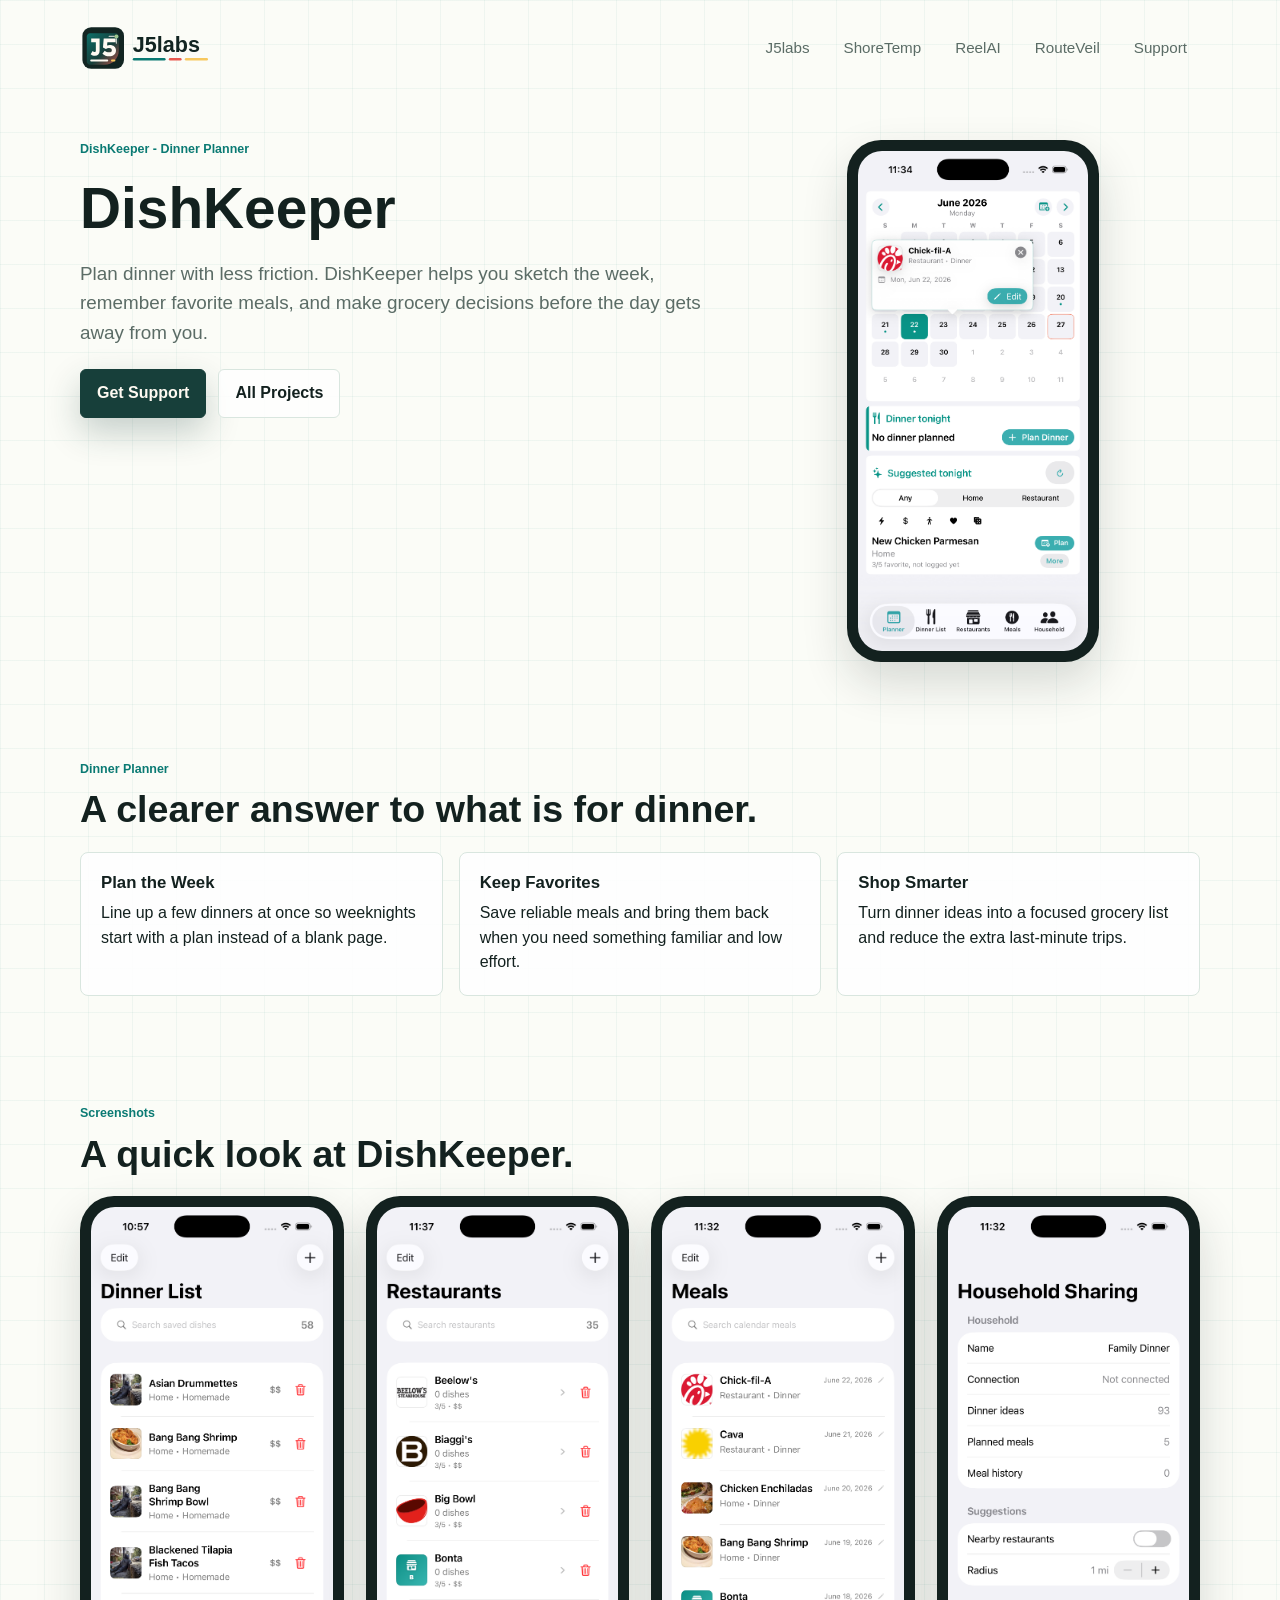
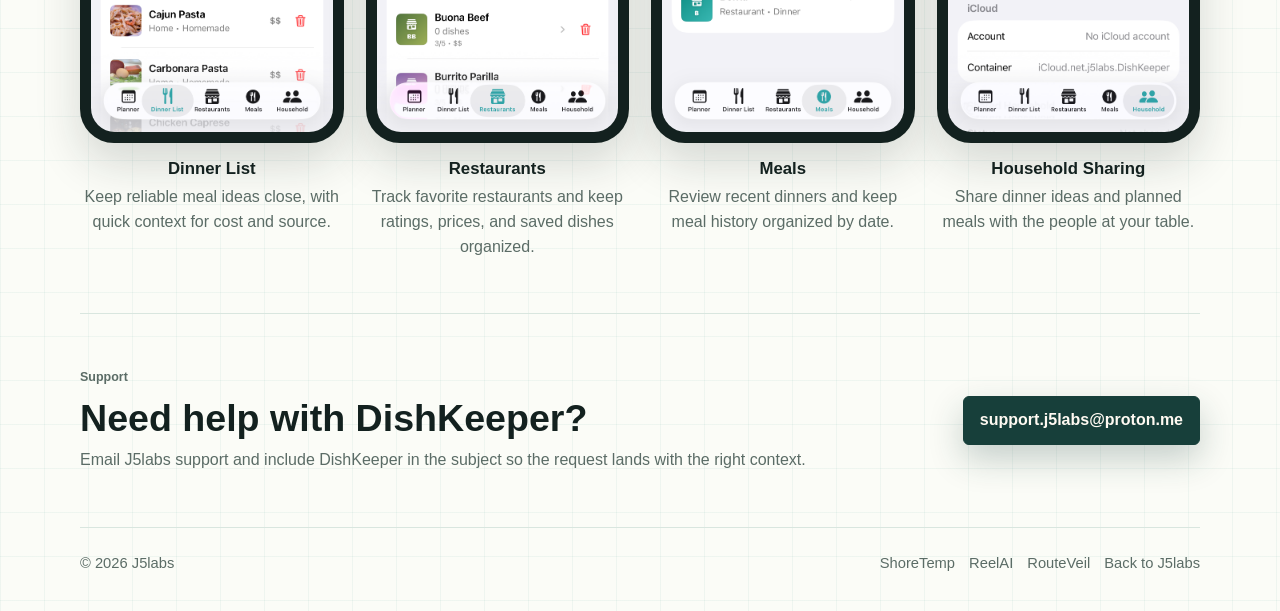
==== commit 2fefc65a: "DishKeeper images updated to 0.4.0 (106)" ====
--- a/dishkeeper/index.html
+++ b/dishkeeper/index.html
@@ -36,7 +36,7 @@
 
       <aside class="meal-hero-shot" aria-label="DishKeeper planner screenshot preview">
         <div class="screenshot-frame phone-frame">
-          <img src="../assets/dishkeeper/home.png?v=20260621-planner" width="1206" height="2622" alt="DishKeeper planner screen with the June calendar, dinner tonight card, and suggested meal panel.">
+          <img src="../assets/dishkeeper/home.png?v=20260627-planner" width="1206" height="2622" alt="DishKeeper planner screen with the June calendar, dinner tonight card, and suggested meal panel.">
         </div>
       </aside>
     </section>
@@ -70,7 +70,7 @@
       <div class="screenshot-grid dishkeeper-screenshot-grid">
         <figure class="phone-shot">
           <div class="screenshot-frame phone-frame">
-            <img src="../assets/dishkeeper/dinner-list.png?v=20260621-dinner-list" width="1206" height="2622" alt="DishKeeper dinner list screen with search, saved dishes, and dinner list navigation.">
+            <img src="../assets/dishkeeper/dinner-list.png?v=20260627-dinner-list" width="1206" height="2622" alt="DishKeeper dinner list screen with search, saved dishes, and dinner list navigation.">
           </div>
           <figcaption class="shot-caption">
             <h3>Dinner List</h3>
@@ -80,17 +80,27 @@
 
         <figure class="phone-shot">
           <div class="screenshot-frame phone-frame">
-            <img src="../assets/dishkeeper/restaurants.png?v=20260621-restaurants" width="1206" height="2622" alt="DishKeeper restaurants screen showing saved restaurants and dish counts.">
+            <img src="../assets/dishkeeper/restaurants.png?v=20260627-restaurants" width="1206" height="2622" alt="DishKeeper restaurants screen with search, saved restaurants, dish counts, ratings, and price levels.">
           </div>
           <figcaption class="shot-caption">
             <h3>Restaurants</h3>
-            <p>Track favorite restaurants and keep their saved dishes organized.</p>
+            <p>Track favorite restaurants and keep ratings, prices, and saved dishes organized.</p>
           </figcaption>
         </figure>
 
         <figure class="phone-shot">
           <div class="screenshot-frame phone-frame">
-            <img src="../assets/dishkeeper/household.png?v=20260621-household" width="1206" height="2622" alt="DishKeeper household sharing screen showing household details, iCloud status, and sharing controls.">
+            <img src="../assets/dishkeeper/meal-history.png?v=20260627-meals" width="1206" height="2622" alt="DishKeeper meals screen with recent dinners, dates, and meal navigation.">
+          </div>
+          <figcaption class="shot-caption">
+            <h3>Meals</h3>
+            <p>Review recent dinners and keep meal history organized by date.</p>
+          </figcaption>
+        </figure>
+
+        <figure class="phone-shot">
+          <div class="screenshot-frame phone-frame">
+            <img src="../assets/dishkeeper/household.png?v=20260627-household" width="1206" height="2622" alt="DishKeeper household sharing screen showing household details, iCloud status, and sharing controls.">
           </div>
           <figcaption class="shot-caption">
             <h3>Household Sharing</h3>
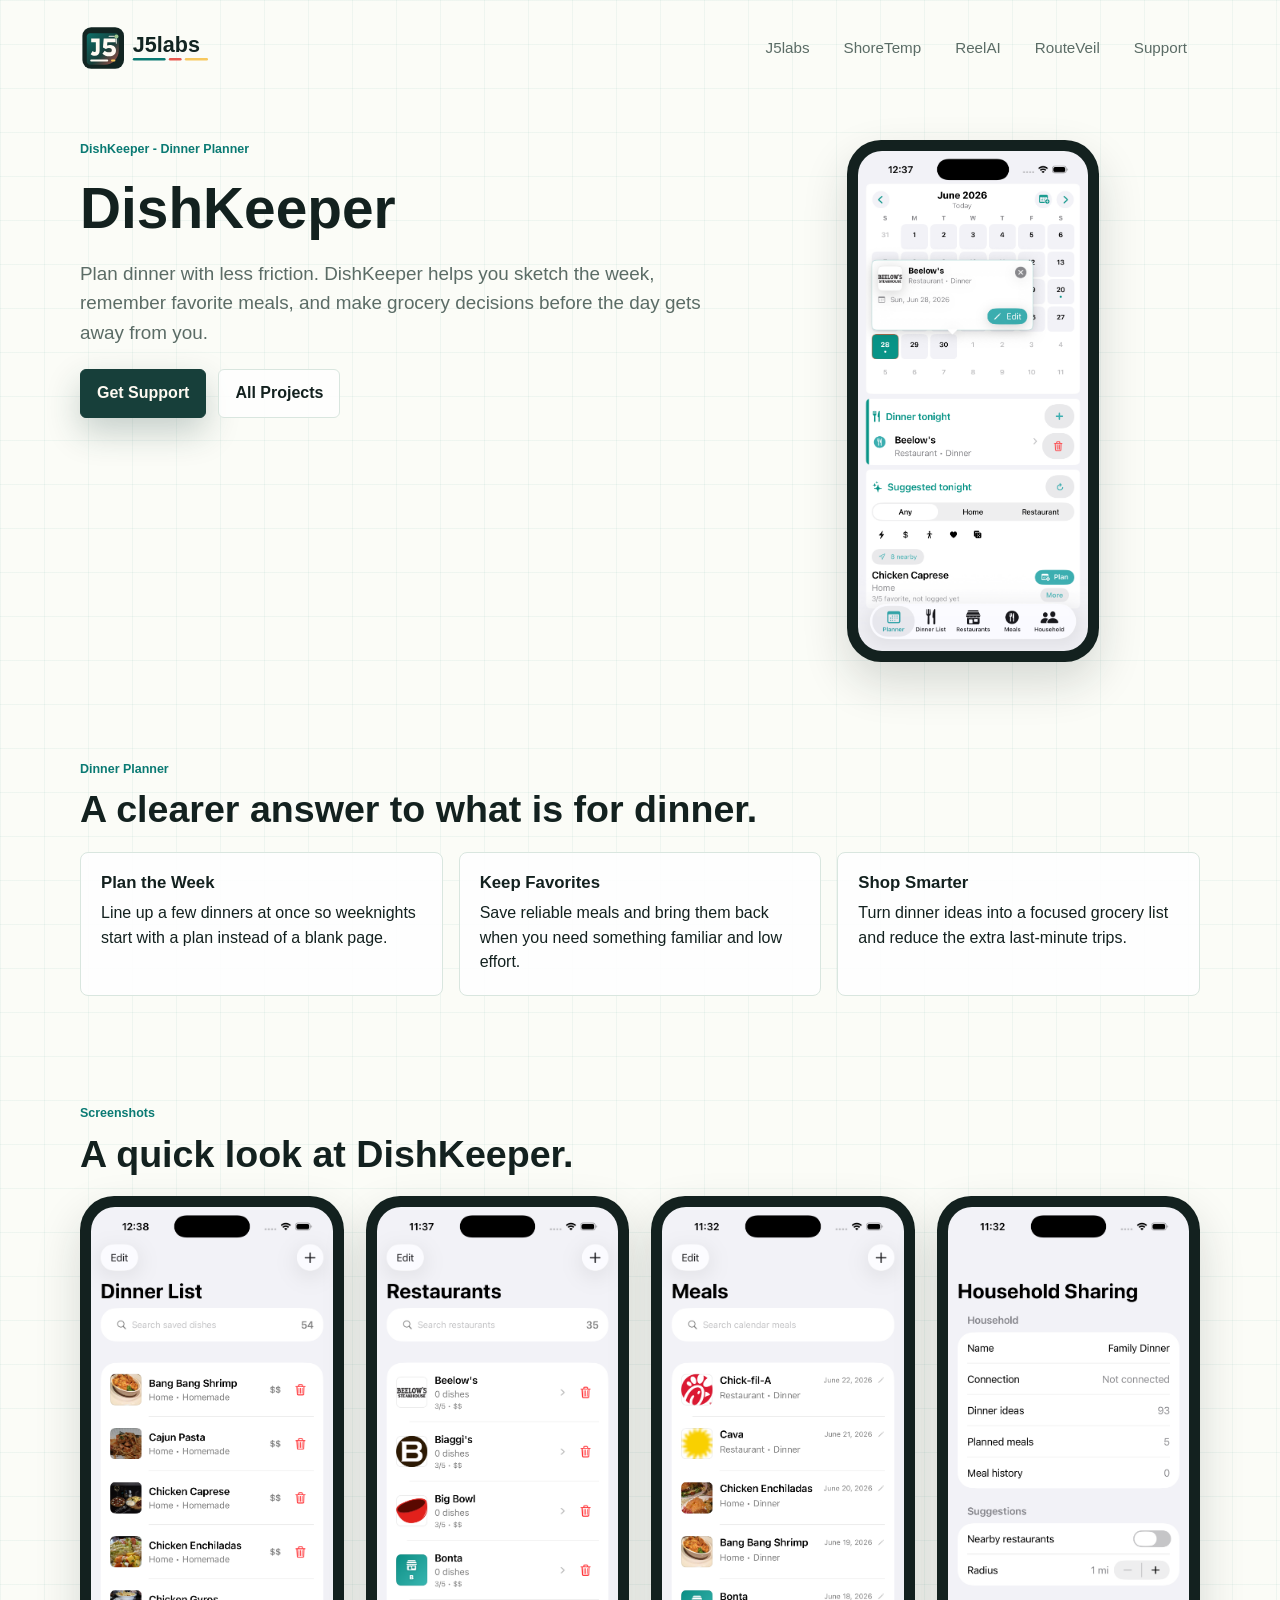
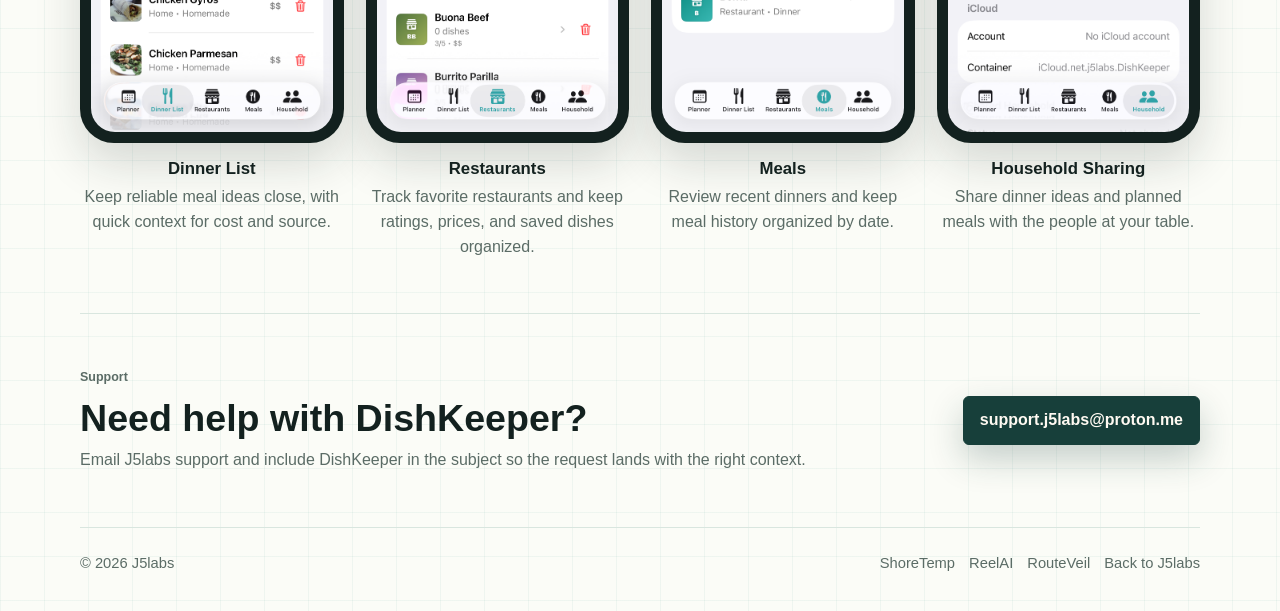
==== commit a556e244: "Refresh DishKeeper screenshot assets" ====
--- a/dishkeeper/index.html
+++ b/dishkeeper/index.html
@@ -36,7 +36,7 @@
 
       <aside class="meal-hero-shot" aria-label="DishKeeper planner screenshot preview">
         <div class="screenshot-frame phone-frame">
-          <img src="../assets/dishkeeper/home.png?v=20260627-planner" width="1206" height="2622" alt="DishKeeper planner screen with the June calendar, dinner tonight card, and suggested meal panel.">
+          <img src="../assets/dishkeeper/home.png?v=20260628-planner" width="1206" height="2622" alt="DishKeeper planner screen with the June calendar, dinner tonight card, and suggested meal panel.">
         </div>
       </aside>
     </section>
@@ -70,7 +70,7 @@
       <div class="screenshot-grid dishkeeper-screenshot-grid">
         <figure class="phone-shot">
           <div class="screenshot-frame phone-frame">
-            <img src="../assets/dishkeeper/dinner-list.png?v=20260627-dinner-list" width="1206" height="2622" alt="DishKeeper dinner list screen with search, saved dishes, and dinner list navigation.">
+            <img src="../assets/dishkeeper/dinner-list.png?v=20260628-dinner-list" width="1206" height="2622" alt="DishKeeper dinner list screen with saved dishes, edit controls, and dinner list navigation.">
           </div>
           <figcaption class="shot-caption">
             <h3>Dinner List</h3>
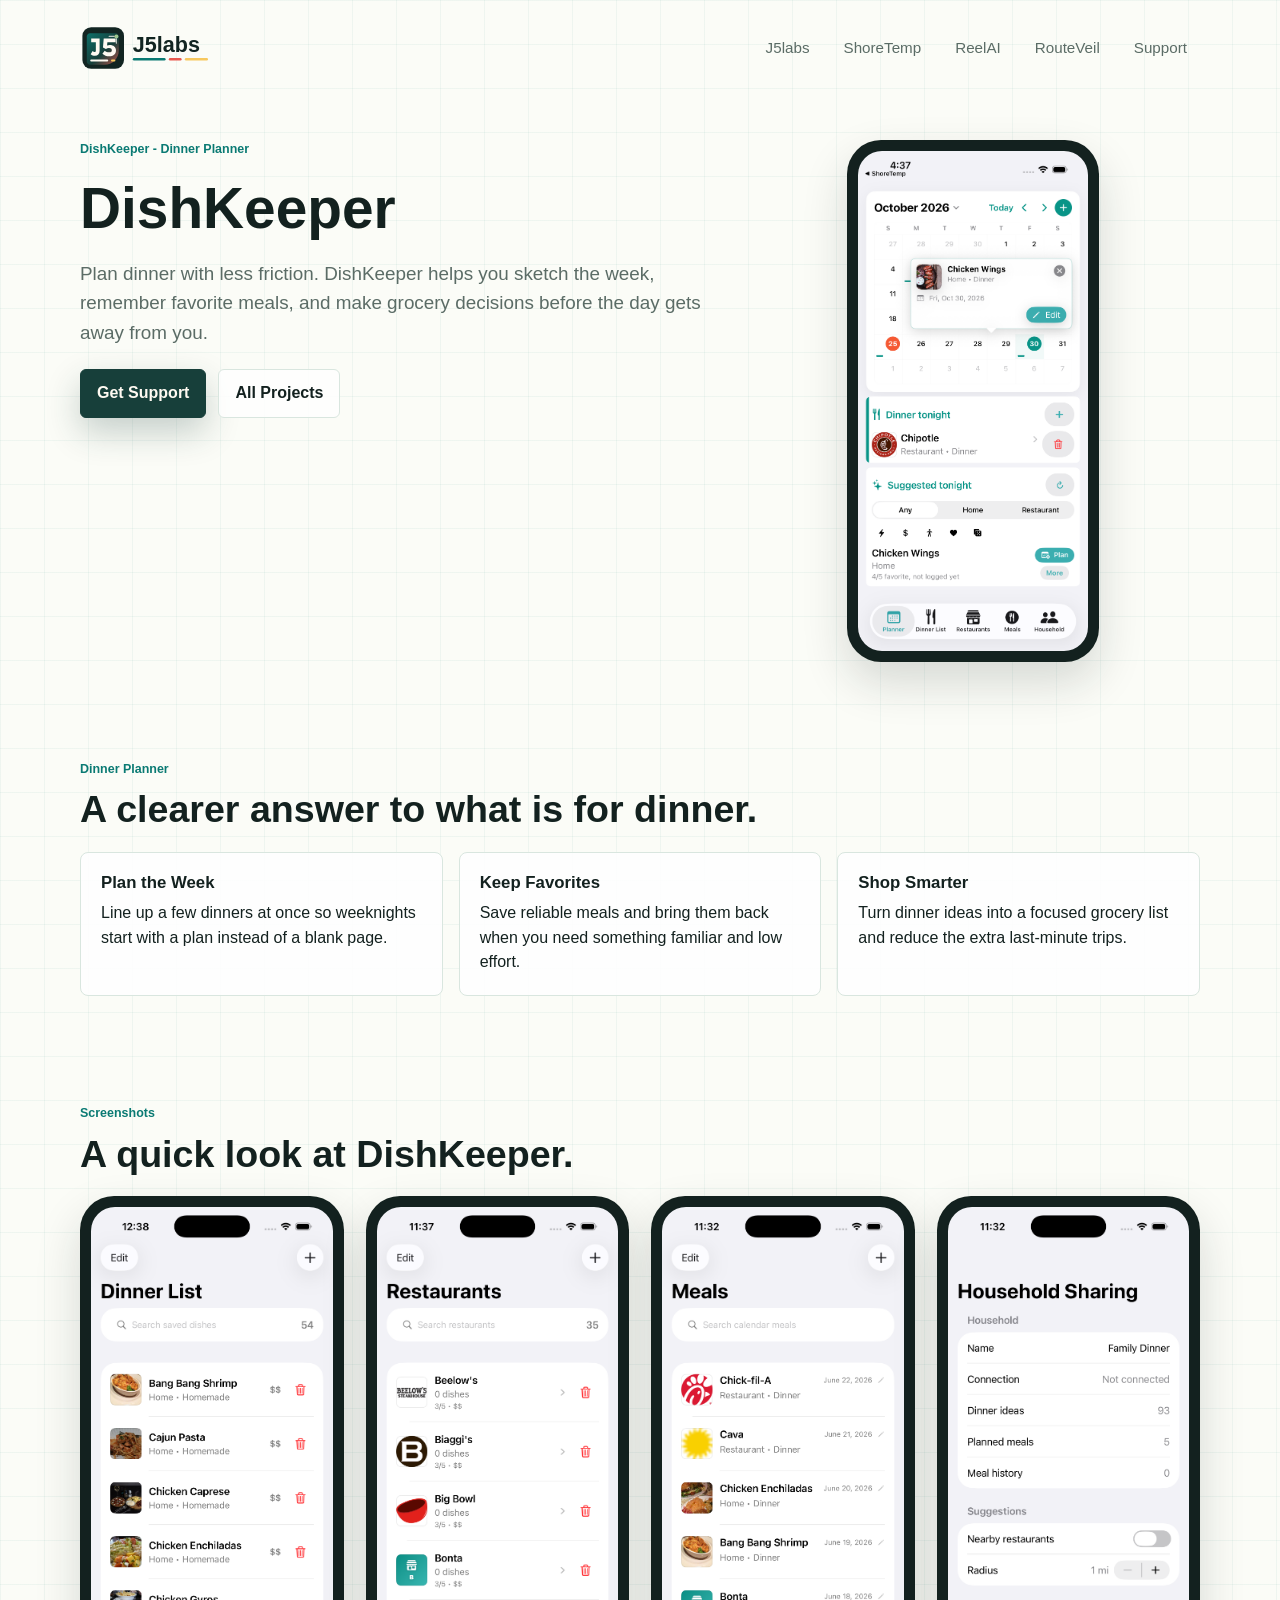
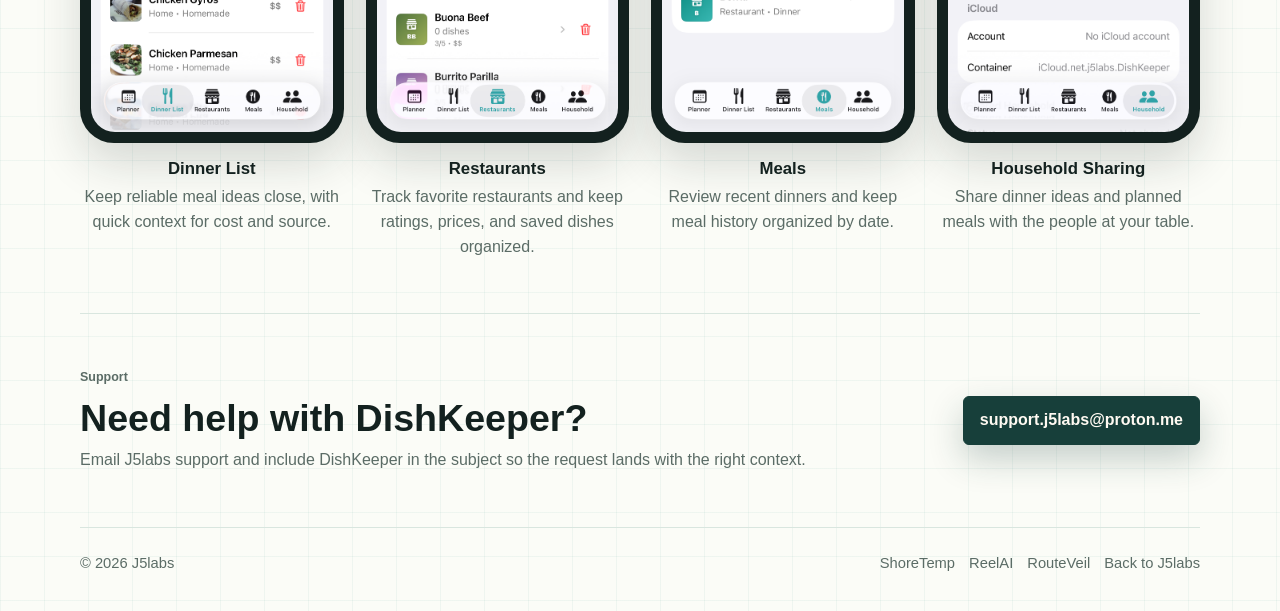
==== commit 91aabfe2: "Refresh DishKeeper and ShoreTemp screenshots" ====
--- a/dishkeeper/index.html
+++ b/dishkeeper/index.html
@@ -36,7 +36,7 @@
 
       <aside class="meal-hero-shot" aria-label="DishKeeper planner screenshot preview">
         <div class="screenshot-frame phone-frame">
-          <img src="../assets/dishkeeper/home.png?v=20260628-planner" width="1206" height="2622" alt="DishKeeper planner screen with the June calendar, dinner tonight card, and suggested meal panel.">
+          <img src="../assets/dishkeeper/home.png?v=20261025-planner" width="1206" height="2622" alt="DishKeeper planner screen with the October calendar, planned meal details, dinner tonight card, and suggested meal panel.">
         </div>
       </aside>
     </section>
--- a/styles.css
+++ b/styles.css
@@ -534,7 +534,7 @@
 
 .watch-grid {
   display: grid;
-  grid-template-columns: repeat(2, minmax(0, 360px));
+  grid-template-columns: repeat(3, minmax(0, 328px));
   justify-content: center;
   align-items: start;
   gap: 22px;
@@ -694,6 +694,25 @@
   width: min(100%, 252px);
 }
 
+.shore-hero {
+  grid-template-columns: minmax(0, 1fr) minmax(250px, 0.72fr);
+  gap: 36px;
+  align-items: start;
+  padding-top: 50px;
+  padding-bottom: 44px;
+}
+
+.shore-hero-shot {
+  display: flex;
+  align-self: center;
+  justify-content: center;
+  min-width: 0;
+}
+
+.shore-hero-shot .phone-frame {
+  width: min(100%, 252px);
+}
+
 .route-hero {
   grid-template-columns: minmax(0, 1fr) minmax(250px, 0.72fr);
   gap: 36px;
@@ -715,6 +734,10 @@
 
 .reel-hero {
   grid-template-columns: minmax(320px, 0.82fr) minmax(0, 1.18fr);
+  gap: 36px;
+  align-items: start;
+  padding-top: 50px;
+  padding-bottom: 44px;
 }
 
 .reel-hero-preview {
@@ -796,6 +819,7 @@
 
   .contact-band,
   .meal-hero,
+  .shore-hero,
   .route-hero,
   .project-card,
   .screenshot-grid,
